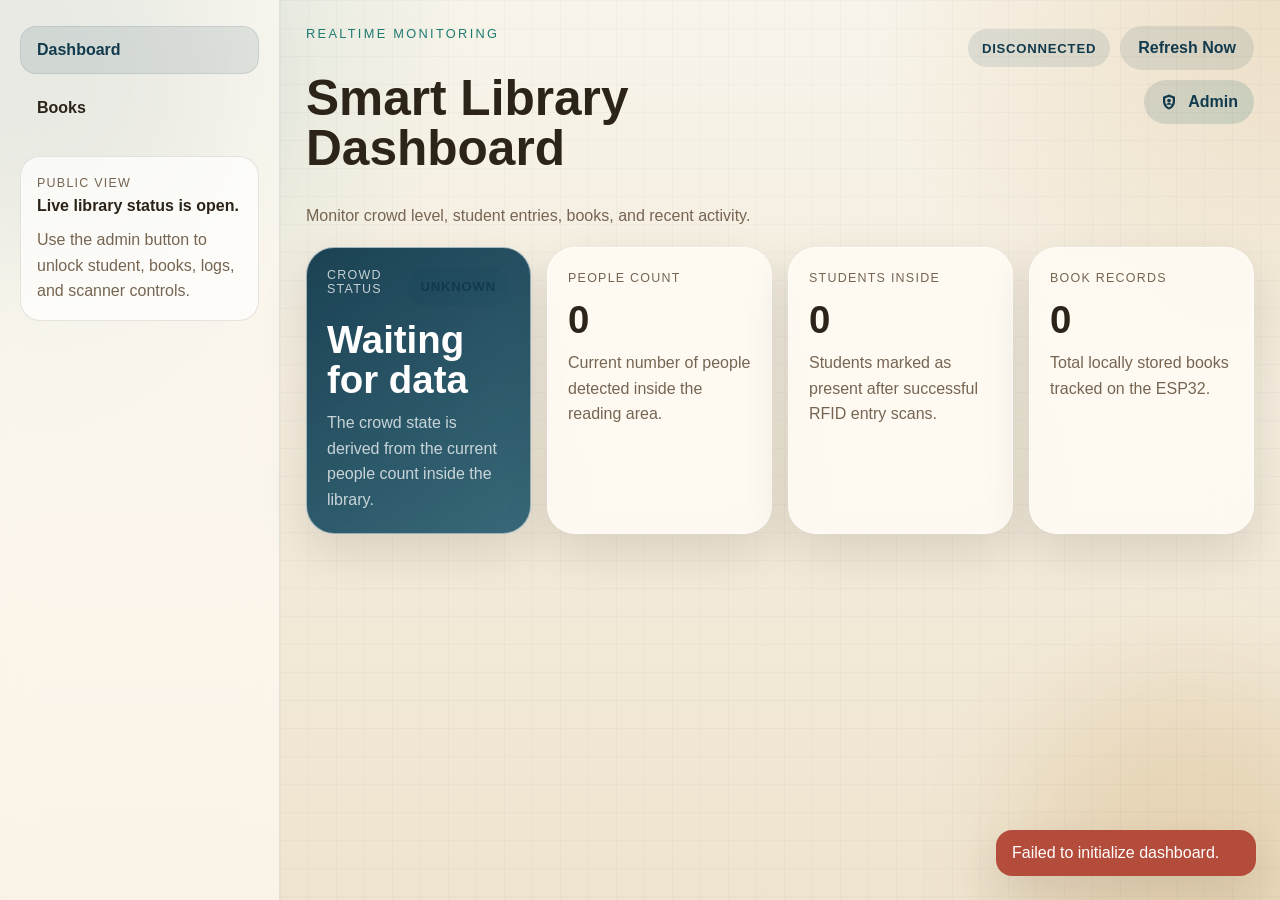
==== smart_library.html @ fd46dce0 "First Commit" ====
<!DOCTYPE html>
<html lang="en">
<head>
  <meta charset="UTF-8">
  <meta name="viewport" content="width=device-width, initial-scale=1.0, maximum-scale=1.0, user-scalable=yes">
  <title>Smart Library Dashboard</title>
  <link rel="stylesheet" href="smart_library.css">
</head>
<body>
  <div class="background-glow background-glow-left"></div>
  <div class="background-glow background-glow-right"></div>

  <div id="appShell" class="shell">
    <aside class="sidebar">
      <div class="brand-block" style="display: none;">
        <p class="eyebrow">Embedded Admin</p>
        <h2>Library Node</h2>
        <p class="brand-copy">ESP32 access point, local server, and local storage in one device.</p>
      </div>
      <nav class="sidebar-nav" aria-label="Primary">
        <button class="nav-link active" data-view="dashboardView" type="button">Dashboard</button>
        <button class="nav-link admin-only" data-view="studentsView" type="button">Students</button>
        <button class="nav-link" data-view="booksView" type="button">Books</button>
        <button class="nav-link admin-only" data-view="logsView" type="button">Logs</button>
        <button class="nav-link admin-only" data-view="actionsView" type="button">Actions</button>
      </nav>

      <div id="publicNotice" class="sidebar-card public-notice">
        <span class="meta-label">Public View</span>
        <strong>Live library status is open.</strong>
        <p class="brand-copy">Use the admin button to unlock student, books, logs, and scanner controls.</p>
      </div>

      <div class="sidebar-footer admin-only">
        <div class="sidebar-card">
          <span class="meta-label">Access Point</span>
          <strong id="apNameLabel">Library-ESP32</strong>
        </div>
        <div class="sidebar-card">
          <span class="meta-label">Local Address</span>
          <strong id="ipAddressLabel">192.168.4.1</strong>
        </div>
      </div>
    </aside>

    <div class="content-shell">
      <header class="topbar">
        <div>
          <p class="eyebrow">Realtime Monitoring</p>
          <h1>Smart Library Dashboard</h1>
          <p class="topbar-copy">Monitor crowd level, student entries, books, and recent activity.</p>
        </div>

        <div class="topbar-actions">
          <span id="connectionBadge" class="status-chip status-neutral">Disconnected</span>
          <button id="refreshButton" class="secondary-button" type="button">Refresh Now</button>
          <button id="adminLoginButton" class="admin-button" type="button" aria-label="Admin login">
            <svg viewBox="0 0 24 24" aria-hidden="true" focusable="false">
              <path d="M12 2 4 5v6c0 5 3.4 9.7 8 11 4.6-1.3 8-6 8-11V5l-8-3Zm0 3.2 5 1.9v3.9c0 3.7-2.2 7.1-5 8.4-2.8-1.3-5-4.7-5-8.4V7.1l5-1.9Zm0 2.3a2.5 2.5 0 1 0 0 5 2.5 2.5 0 0 0 0-5Zm-4 8.3c1.1-1.8 2.6-2.8 4-2.8s2.9 1 4 2.8H8Z"></path>
            </svg>
            <span>Admin</span>
          </button>
          <div id="adminProfile" class="admin-profile hidden" aria-label="Administrator">
            <span class="admin-avatar">👤</span>
            <span class="admin-label">Admin</span>
          </div>
          <button id="logoutButton" class="ghost-button hidden" type="button">Logout</button>
        </div>
      </header>

      <main class="main-content">
        <section id="dashboardView" class="view active">
          <div class="card-grid">
            <article class="info-card crowd-card">
              <div class="card-head">
                <span class="meta-label">Crowd Status</span>
                <span id="crowdBadge" class="status-chip status-neutral">Unknown</span>
              </div>
              <h3 id="crowdValue">Waiting for data</h3>
              <p class="card-copy">The crowd state is derived from the current people count inside the library.</p>
            </article>

            <article class="info-card">
              <span class="meta-label">People Count</span>
              <h3 id="peopleCountValue">0</h3>
              <p class="card-copy">Current number of people detected inside the reading area.</p>
            </article>

            <article class="info-card">
              <span class="meta-label">Students Inside</span>
              <h3 id="studentsInsideValue">0</h3>
              <p class="card-copy">Students marked as present after successful RFID entry scans.</p>
            </article>

            <article class="info-card">
              <span class="meta-label">Book Records</span>
              <h3 id="booksTotalValue">0</h3>
              <p class="card-copy">Total locally stored books tracked on the ESP32.</p>
            </article>
          </div>

          <div class="dashboard-grid">
            <article id="esp32StatusPanel" class="panel admin-only">
              <div class="panel-head">
                <div>
                  <span class="meta-label">System Health</span>
                  <h2>ESP32 Status</h2>
                </div>
                <span id="lastSyncLabel" class="subtle-text">Never synced</span>
              </div>

              <div class="health-grid">
                <div class="health-item">
                  <span class="meta-label">Free Heap</span>
                  <strong id="heapValue">0 B</strong>
                </div>
                <div class="health-item">
                  <span class="meta-label">Storage Used</span>
                  <strong id="storageValue">0%</strong>
                </div>
                <div class="health-item">
                  <span class="meta-label">Server State</span>
                  <strong id="serverStateValue">Idle</strong>
                </div>
                <div class="health-item">
                  <span class="meta-label">Uptime</span>
                  <strong id="uptimeValue">0s</strong>
                </div>
              </div>
            </article>

            <article class="panel admin-only">
              <div class="panel-head">
                <div>
                  <span class="meta-label">Recent Activity</span>
                  <h2>Live Feed</h2>
                </div>
              </div>
              <ul id="activityFeed" class="activity-feed"></ul>
            </article>
          </div>
        </section>

        <section id="studentsView" class="view">
          <article class="panel">
            <div class="panel-head">
              <div>
                <span class="meta-label">RFID Attendance</span>
                <h2>Students</h2>
              </div>
              <span id="studentTableMeta" class="subtle-text">0 records</span>
            </div>

            <div class="table-shell">
              <table>
                <thead>
                  <tr>
                    <th>ID</th>
                    <th>Name</th>
                    <th>Status</th>
                    <th>Entry Time</th>
                    <th>Exit Time</th>
                    <th class="admin-only">Actions</th>
                  </tr>
                </thead>
                <tbody id="studentsTableBody"></tbody>
              </table>
            </div>
          </article>
        </section>

        <!-- Books View – Bookshelf layout -->
        <section id="booksView" class="view">
          <article class="panel bookshelf-panel">
            <div class="panel-head">
              <div>
                <span class="meta-label">Barcode Inventory</span>
                <h2>Books</h2>
              </div>
              <div class="panel-actions">
                <!-- Admin camera trigger -->
                <button id="cameraAddBookBtn" class="camera-trigger admin-only" type="button" title="Add book via camera">
                  <svg viewBox="0 0 24 24" width="20" height="20" fill="currentColor">
                    <path d="M4 4h3l2-2h6l2 2h3a2 2 0 0 1 2 2v12a2 2 0 0 1-2 2H4a2 2 0 0 1-2-2V6a2 2 0 0 1 2-2zm8 3a5 5 0 1 0 0 10 5 5 0 0 0 0-10zm0 2a3 3 0 1 1 0 6 3 3 0 0 1 0-6z"/>
                  </svg>
                  <span>Scan Book</span>
                </button>
                <!-- Public borrow button (visible to non-admin) -->
                <button id="publicBorrowBtn" class="borrow-trigger public-only" type="button">
                  <span>📖 Borrow a Book</span>
                </button>
                <span id="bookShelfMeta" class="subtle-text">0 books</span>
              </div>
            </div>
                        <!-- Bookshelf container (dynamic) -->
            <div id="bookshelfContainer" class="bookshelf-container">
              <!-- Shelves will be rendered here by JavaScript -->
              <div class="empty-state">Loading bookshelf...</div>
            </div>
          </article>
        </section>

        <section id="logsView" class="view">
          <article class="panel">
            <div class="panel-head">
              <div>
                <span class="meta-label">Local Event History</span>
                <h2>Logs</h2>
              </div>
              <span id="logsTableMeta" class="subtle-text">0 events</span>
            </div>

            <div class="table-shell">
              <table>
                <thead>
                  <tr>
                    <th>Time</th>
                    <th>Type</th>
                    <th>Message</th>
                  </tr>
                </thead>
                <tbody id="logsTableBody"></tbody>
              </table>
            </div>
          </article>
        </section>

        <section id="actionsView" class="view">
          <div class="action-grid">
            <article class="panel">
              <div class="panel-head">
                <div>
                  <span class="meta-label">Manual Test Tool</span>
                  <h2>RFID Transaction</h2>
                </div>
              </div>

              <form id="rfidForm" class="action-form" novalidate>
                <label class="field">
                  <span>Student ID</span>
                  <input id="rfidIdInput" name="studentId" type="text" placeholder="Example: STU-1001" required>
                </label>

                <label class="field">
                  <span>Student Name</span>
                  <input id="rfidNameInput" name="studentName" type="text" placeholder="Example: Sara Hassan">
                </label>

                <label class="field">
                  <span>Action</span>
                  <select id="rfidActionInput" name="rfidAction">
                    <option value="toggle">Toggle Entry / Exit</option>
                    <option value="entry">Force Entry</option>
                    <option value="exit">Force Exit</option>
                  </select>
                </label>

                <button id="rfidSubmitButton" type="submit" class="primary-button">Send RFID Scan</button>
                <p class="form-help">Posts JSON to <code>/rfid</code> and refreshes the local tables after success.</p>
              </form>
            </article>

            <article class="panel">
              <div class="panel-head">
                <div>
                  <span class="meta-label">Manual Test Tool</span>
                  <h2>Barcode Transaction</h2>
                </div>
              </div>

              <form id="barcodeForm" class="action-form" novalidate>
                <label class="field">
                  <span>Book Code</span>
                  <input id="barcodeCodeInput" name="bookCode" type="text" placeholder="Example: BK-2001" required>
                </label>

                <label class="field">
                  <span>Book Title</span>
                  <input id="barcodeTitleInput" name="bookTitle" type="text" placeholder="Example: Embedded Systems Basics">
                </label>

                <label class="field">
                  <span>Author</span>
                  <input id="barcodeAuthorInput" name="bookAuthor" type="text" placeholder="Example: A. Naguib">
                </label>

                <label class="field">
                  <span>Action</span>
                  <select id="barcodeActionInput" name="barcodeAction">
                    <option value="lookup">Check Status</option>
                    <option value="add">Add Book</option>
                    <option value="borrow">Borrow Book</option>
                    <option value="return">Return Book</option>
                  </select>
                </label>

                <label class="field">
                  <span>Holder Student ID</span>
                  <input id="barcodeHolderInput" name="holderId" type="text" placeholder="Optional for borrow / return">
                </label>

                <button id="barcodeSubmitButton" type="submit" class="primary-button">Send Barcode Scan</button>
                <p class="form-help">Posts JSON to <code>/barcode</code> for lookup, add, borrow, or return operations.</p>
              </form>
            </article>
          </div>
        </section>
      </main>
    </div>
  </div>

  <!-- Login Modal -->
  <div id="loginModal" class="modal hidden" role="dialog" aria-modal="true" aria-labelledby="loginModalTitle">
    <div class="modal-backdrop" data-close-modal="true"></div>
    <div class="modal-card">
      <button id="closeLoginModalButton" class="modal-close" type="button" aria-label="Close admin login">X</button>

      <div class="login-copy modal-copy">
        <p class="eyebrow">Admin Access</p>
        <h2 id="loginModalTitle">Unlock Dashboard Controls</h2>
        <p class="login-text">
          Public users can view the library status. Admin login unlocks student records, books, logs, and scan actions.
        </p>
        <div class="login-meta">
          <div class="meta-item">
            <span class="meta-label">Default Username</span>
            <strong>admin</strong>
          </div>
          <div class="meta-item">
            <span class="meta-label">Default Password</span>
            <strong>library123</strong>
          </div>
        </div>
      </div>

      <form id="loginForm" class="login-form modal-form" novalidate>
        <label class="field">
          <span>Username</span>
          <input id="usernameInput" name="username" type="text" placeholder="Enter admin username" autocomplete="username" required>
        </label>

        <label class="field">
          <span>Password</span>
          <input id="passwordInput" name="password" type="password" placeholder="Enter password" autocomplete="current-password" required>
        </label>

        <button type="submit" class="primary-button">Unlock Dashboard</button>
        <p id="loginError" class="form-error" aria-live="polite"></p>
      </form>
    </div>
  </div>

  <!-- Book Tooltip (for shelf hover) -->
  <div id="bookTooltip" class="book-tooltip hidden"></div>

  <!-- Book Detail Card (enlarged view) -->
  <div id="bookCard" class="book-card hidden">
    <div class="book-card-inner">
      <button class="book-card-close" id="closeBookCardBtn" type="button">✕</button>
      <div class="book-card-cover" id="bookCardCover">
        <span class="book-card-title" id="bookCardTitle"></span>
      </div>
      <div class="book-card-body">
        <div class="book-card-status" id="bookCardStatus"></div>
        <div class="book-card-author" id="bookCardAuthor"></div>
        <div class="book-card-borrower" id="bookCardBorrower"></div>
      </div>
    </div>
  </div>

  <!-- Camera Capture Modal -->
  <div id="cameraModal" class="modal hidden" role="dialog" aria-modal="true" aria-labelledby="cameraModalTitle">
    <div class="modal-backdrop" data-close-modal="true"></div>
    <div class="modal-card camera-modal-card">
      <button class="modal-close" id="closeCameraModalBtn" type="button">✕</button>
      <div class="camera-modal-content">
        <h3 id="cameraModalTitle">Add New Book</h3>
        
        <div id="step1Barcode">
          <p class="camera-hint">Step 1: Scan the book's barcode (Mandatory)</p>
          <div id="admin-qr-reader" style="width:100%; border-radius: 12px; overflow: hidden; border: 1px solid var(--line);"></div>
        </div>

        <div id="step2Cover" class="hidden">
          <p class="camera-hint" style="color: var(--green); font-weight: bold;">✅ Barcode Scanned! Now, capture the cover.</p>
          <div class="camera-preview">
            <video id="cameraVideo" autoplay playsinline></video>
            <canvas id="cameraCanvas" class="hidden"></canvas>
          </div>
          <div class="camera-controls">
            <button id="capturePhotoBtn" class="primary-button" type="button">Capture Cover</button>
            <button id="retakePhotoBtn" class="secondary-button hidden" type="button">Retake</button>
          </div>
        </div>

        <form id="cameraBookForm" class="action-form hidden" novalidate style="margin-top: 16px;">
          <label class="field">
            <span>Book Code (Auto-filled)</span>
            <input id="cameraBookCode" type="text" readonly required style="background: var(--line); cursor: not-allowed;">
          </label>
          <label class="field">
            <span>Title</span>
            <input id="cameraBookTitle" type="text" placeholder="Example: Embedded Systems" required>
          </label>
          <label class="field">
            <span>Author</span>
            <input id="cameraBookAuthor" type="text" placeholder="Author name">
          </label>
          <input type="hidden" id="cameraImageData">
          <button type="submit" class="primary-button" style="width: 100%;">Save to ESP32 & SD Card</button>
        </form>
      </div>
    </div>
  </div>

  <!-- Edit Student Modal -->
  <div id="editStudentModal" class="modal hidden" role="dialog" aria-modal="true" aria-labelledby="editStudentModalTitle">
    <div class="modal-backdrop" data-close-modal="true"></div>
    <div class="modal-card small-modal">
      <button class="modal-close" id="closeEditStudentModalBtn" type="button">✕</button>
      <h3 id="editStudentModalTitle">Edit Student Name</h3>
      <form id="editStudentForm" class="modal-form" novalidate>
        <input type="hidden" id="editStudentId">
        <label class="field">
          <span>Full Name</span>
          <input id="editStudentName" type="text" placeholder="Student name" required>
        </label>
        <button type="submit" class="primary-button">Save Changes</button>
        <p id="editStudentError" class="form-error"></p>
      </form>
    </div>
  </div>

  <!-- Delete Confirmation Modal -->
  <div id="deleteConfirmModal" class="modal hidden" role="dialog" aria-modal="true">
    <div class="modal-backdrop" data-close-modal="true"></div>
    <div class="modal-card small-modal confirm-modal">
      <h3>Confirm Deletion</h3>
      <p id="deleteConfirmMessage">Are you sure you want to remove this student?</p>
      <div class="modal-actions">
        <button id="confirmDeleteBtn" class="danger-button">Delete</button>
        <button class="secondary-button" data-close-modal="true">Cancel</button>
      </div>
    </div>
  </div>

  <!-- Student Borrow Flow Modal -->
  <div id="borrowFlowModal" class="modal hidden" role="dialog" aria-modal="true" aria-labelledby="borrowFlowTitle">
    <div class="modal-backdrop" data-close-modal="true"></div>
    <div class="modal-card small-modal borrow-modal">
      <button class="modal-close" id="closeBorrowModalBtn" type="button">✕</button>
      <h3 id="borrowFlowTitle">Borrow a Book</h3>
      <div id="borrowStep1" class="borrow-step">
        <p class="step-hint">Step 1: Enter book code or scan barcode</p>
        
        <button id="startScannerBtn" class="secondary-button" type="button" style="width: 100%; margin-bottom: 16px; display: flex; justify-content: center; align-items: center; gap: 8px;">
          <svg width="20" height="20" viewBox="0 0 24 24" fill="none" stroke="currentColor" stroke-width="2" stroke-linecap="round" stroke-linejoin="round">
            <path d="M3 7V5a2 2 0 0 1 2-2h2"></path><path d="M17 3h2a2 2 0 0 1 2 2v2"></path><path d="M21 17v2a2 2 0 0 1-2 2h-2"></path><path d="M7 21H5a2 2 0 0 1-2-2v-2"></path>
            <line x1="7" y1="12" x2="17" y2="12"></line>
          </svg>
          Open Camera to Scan
        </button>

        <div id="qr-reader" class="hidden" style="width:100%; margin-bottom: 16px; border-radius: 12px; overflow: hidden; border: 1px solid var(--line);"></div>
        
        <label class="field">
          <span>Book Code</span>
          <input id="borrowBookCode" type="text" placeholder="Example: BK-01" required>
        </label>
        <div style="display: flex; gap: 8px; margin-top: 12px;">
          <button id="nextToStep2" class="primary-button" type="button" style="flex: 1;">Next: Scan RFID</button>
          <button id="nextToNationalId" class="secondary-button" type="button" style="flex: 1;">Use National ID</button>
        </div>
      </div>
      <div id="borrowStep2" class="borrow-step hidden">
        <p class="step-hint">Step 2: Scan your student RFID card</p>
        <label class="field">
          <span>Student ID</span>
          <input id="borrowStudentId" type="text" placeholder="Scan or enter student ID" required>
        </label>
        <div class="step-actions">
          <button id="backToStep1" class="secondary-button">Back</button>
          <button id="confirmBorrow" class="primary-button">Confirm Borrow</button>
        </div>
      </div>
      <div id="borrowStep3" class="borrow-step hidden">
        <div class="borrow-success">
          <span class="success-icon">✅</span>
          <p class="success-message">Borrow successful!</p>
          <p id="borrowResultDetails" class="result-details"></p>
          <button id="closeBorrowSuccess" class="primary-button">Done</button>
        </div>
      </div>
      <p id="borrowError" class="form-error"></p>
    </div>
  </div>

  <div id="toast" class="toast" role="status" aria-live="polite"></div>

  <script src="/html5-qrcode.min.js"></script>
  <script src="smart_library.js"></script>
</body>
</html>
---- smart_library.css ----
:root {
  --bg: #f4efe4;
  --bg-deep: #e7dcc7;
  --surface: rgba(255, 252, 245, 0.86);
  --surface-strong: #fffdf8;
  --line: rgba(58, 45, 31, 0.12);
  --text: #2c2319;
  --muted: #766552;
  --navy: #113a4d;
  --teal: #1f7a72;
  --amber: #b67416;
  --red: #b14334;
  --green: #2d6f4a;
  --shadow: 0 18px 45px rgba(32, 25, 17, 0.12);
  --radius-xl: 28px;
  --radius-lg: 20px;
  --radius-md: 14px;
  --radius-sm: 10px;
  --sidebar-width: 280px;
  --font-ui: "Trebuchet MS", "Segoe UI", sans-serif;
  --font-heading: Georgia, "Times New Roman", serif;
}

*,
*::before,
*::after {
  box-sizing: border-box;
}

html {
  scroll-behavior: smooth;
}

body {
  margin: 0;
  min-height: 100vh;
  font-family: var(--font-ui);
  color: var(--text);
  background:
    radial-gradient(circle at top left, rgba(31, 122, 114, 0.18), transparent 30%),
    radial-gradient(circle at top right, rgba(182, 116, 22, 0.16), transparent 26%),
    linear-gradient(180deg, #f8f4ea 0%, #efe4cf 100%);
  overflow-x: hidden;
}

body.modal-open {
  overflow: hidden;
  overflow-y: auto;
}

img,
svg,
canvas {
  max-width: 100%;
}

body::before {
  content: "";
  position: fixed;
  inset: 0;
  background-image:
    linear-gradient(rgba(17, 58, 77, 0.028) 1px, transparent 1px),
    linear-gradient(90deg, rgba(17, 58, 77, 0.028) 1px, transparent 1px);
  background-size: 28px 28px;
  pointer-events: none;
  z-index: 0;
}

button,
input,
select {
  font: inherit;
}

button {
  cursor: pointer;
  /* Improve touch targets */
  min-height: 44px;
  min-width: 44px;
}

.background-glow {
  position: fixed;
  width: 340px;
  height: 340px;
  border-radius: 999px;
  filter: blur(56px);
  opacity: 0.36;
  pointer-events: none;
  z-index: 0;
}

.background-glow-left {
  top: -80px;
  left: -120px;
  background: rgba(17, 58, 77, 0.42);
}

.background-glow-right {
  right: -80px;
  bottom: -120px;
  background: rgba(182, 116, 22, 0.38);
}

.hidden {
  display: none !important;
}

/* Conditional visibility classes */
body:not(.authenticated) .admin-only {
  display: none;
}

body.authenticated .public-only {
  display: none;
}

body:not(.authenticated) .dashboard-grid {
  grid-template-columns: 1fr;
}

body.authenticated .public-notice {
  display: none;
}

.eyebrow {
  margin: 0 0 8px;
  font-size: 0.8rem;
  letter-spacing: 0.18em;
  text-transform: uppercase;
  color: var(--teal);
}

.meta-label {
  font-size: 0.78rem;
  letter-spacing: 0.1em;
  text-transform: uppercase;
  color: var(--muted);
}

.subtle-text {
  color: var(--muted);
  font-size: 0.92rem;
}

/* ===== Layout ===== */
.shell {
  position: relative;
  z-index: 1;
  display: grid;
  grid-template-columns: var(--sidebar-width) 1fr;
  min-height: 100vh;
}

.sidebar {
  display: flex;
  flex-direction: column;
  gap: 24px;
  padding: 26px 20px;
  border-right: 1px solid rgba(17, 58, 77, 0.1);
  background: rgba(255, 251, 243, 0.68);
  backdrop-filter: blur(16px);
}

.brand-block {
  padding: 18px;
  border-radius: var(--radius-xl);
  background: linear-gradient(180deg, rgba(255, 255, 255, 0.84), rgba(246, 239, 226, 0.92));
  border: 1px solid var(--line);
}

.brand-copy {
  margin: 12px 0 0;
  color: var(--muted);
  line-height: 1.6;
}

.sidebar-nav {
  display: grid;
  gap: 10px;
}

.nav-link {
  display: flex;
  align-items: center;
  justify-content: flex-start;
  padding: 14px 16px;
  border: 1px solid transparent;
  border-radius: 16px;
  background: transparent;
  color: var(--text);
  font-weight: 700;
  transition: background 0.2s ease, border-color 0.2s ease;
}

.nav-link.active {
  background: rgba(17, 58, 77, 0.1);
  border-color: rgba(17, 58, 77, 0.1);
  color: var(--navy);
}

.sidebar-footer {
  display: grid;
  gap: 12px;
  margin-top: auto;
}

.sidebar-card {
  padding: 16px;
  border-radius: var(--radius-lg);
  background: rgba(255, 255, 255, 0.7);
  border: 1px solid var(--line);
}

.sidebar-card strong {
  display: block;
  margin-top: 6px;
}

.public-notice p {
  margin-bottom: 0;
}

.content-shell {
  padding: 26px;
  min-width: 0;
}

.topbar {
  display: flex;
  align-items: flex-start;
  justify-content: space-between;
  gap: 18px;
  margin-bottom: 22px;
}

.topbar h1 {
  font-size: clamp(2rem, 4vw, 3.1rem);
  line-height: 1;
}

.topbar-copy {
  margin: 10px 0 0;
  color: var(--muted);
}

.topbar-actions {
  display: flex;
  flex-wrap: wrap;
  gap: 10px;
  align-items: center;
  justify-content: flex-end;
}

.main-content {
  display: grid;
  gap: 18px;
  min-width: 0;
}

.view {
  display: none;
}

.view.active {
  display: block;
  animation: fadeUp 0.35s ease;
}

@keyframes fadeUp {
  from { opacity: 0; transform: translateY(10px); }
  to { opacity: 1; transform: translateY(0); }
}

.card-grid {
  display: grid;
  grid-template-columns: repeat(auto-fit, minmax(220px, 1fr));
  gap: 16px;
  margin-bottom: 18px;
}

.info-card,
.panel {
  border-radius: var(--radius-xl);
  background: var(--surface);
  border: 1px solid rgba(255, 255, 255, 0.55);
  box-shadow: var(--shadow);
  backdrop-filter: blur(16px);
}

.info-card {
  padding: 20px;
}

.card-head,
.panel-head {
  display: flex;
  align-items: flex-start;
  justify-content: space-between;
  gap: 12px;
}

.info-card h3 {
  margin: 14px 0 10px;
  font-size: clamp(1.5rem, 3vw, 2.5rem);
  line-height: 1.05;
}

.card-copy {
  margin: 0;
  color: var(--muted);
  line-height: 1.6;
}

.crowd-card {
  background: linear-gradient(145deg, rgba(17, 58, 77, 0.96), rgba(30, 86, 106, 0.88));
  color: #fff;
}

.crowd-card .meta-label,
.crowd-card .card-copy {
  color: rgba(255, 255, 255, 0.74);
}

.dashboard-grid,
.action-grid {
  display: grid;
  grid-template-columns: 1.1fr 0.9fr;
  gap: 18px;
}

.panel {
  padding: 22px;
}

.health-grid {
  display: grid;
  grid-template-columns: repeat(auto-fit, minmax(160px, 1fr));
  gap: 14px;
  margin-top: 20px;
}

.health-item {
  padding: 16px;
  border-radius: 18px;
  background: rgba(255, 255, 255, 0.62);
  border: 1px solid var(--line);
}

.health-item strong {
  display: block;
  margin-top: 10px;
  font-size: 1.18rem;
}

.activity-feed {
  list-style: none;
  margin: 18px 0 0;
  padding: 0;
  display: grid;
  gap: 12px;
}

.activity-feed li {
  padding: 14px 16px;
  border-radius: 18px;
  background: rgba(255, 255, 255, 0.62);
  border: 1px solid var(--line);
}

.activity-title {
  display: flex;
  align-items: center;
  justify-content: space-between;
  gap: 10px;
  margin-bottom: 8px;
  font-weight: 700;
}

.activity-message {
  margin: 0;
  color: var(--muted);
  line-height: 1.55;
}

.table-shell {
  overflow: auto;
  margin-top: 18px;
  border-radius: 18px;
  border: 1px solid var(--line);
  background: rgba(255, 255, 255, 0.6);
  min-width: 0;
}

table {
  width: 100%;
  border-collapse: collapse;
  min-width: 720px;
}

thead th {
  position: sticky;
  top: 0;
  background: rgba(244, 239, 228, 0.92);
  color: var(--navy);
  z-index: 1;
}

th,
td {
  padding: 14px 16px;
  border-bottom: 1px solid var(--line);
  text-align: left;
  vertical-align: top;
}

tbody tr:hover {
  background: rgba(17, 58, 77, 0.03);
}

.pill {
  display: inline-flex;
  align-items: center;
  justify-content: center;
  min-width: 96px;
  padding: 8px 12px;
  border-radius: 999px;
  font-size: 0.82rem;
  font-weight: 700;
  text-transform: uppercase;
  letter-spacing: 0.06em;
}

.status-chip {
  display: inline-flex;
  align-items: center;
  justify-content: center;
  min-height: 38px;
  padding: 8px 14px;
  border-radius: 999px;
  font-size: 0.82rem;
  font-weight: 700;
  letter-spacing: 0.06em;
  text-transform: uppercase;
}

.status-empty { background: rgba(45, 111, 74, 0.14); color: var(--green); }
.status-moderate { background: rgba(182, 116, 22, 0.14); color: var(--amber); }
.status-crowded { background: rgba(177, 67, 52, 0.14); color: var(--red); }
.status-inside, .status-available, .status-success { background: rgba(45, 111, 74, 0.14); color: var(--green); }
.status-outside, .status-borrowed, .status-warning { background: rgba(182, 116, 22, 0.14); color: var(--amber); }
.status-error, .status-overdue { background: rgba(177, 67, 52, 0.14); color: var(--red); }
.status-neutral { background: rgba(17, 58, 77, 0.1); color: var(--navy); }

.empty-state {
  padding: 24px;
  color: var(--muted);
  text-align: center;
}

/* ===== Admin Profile ===== */
.admin-profile {
  display: flex;
  align-items: center;
  gap: 8px;
  padding: 6px 14px 6px 10px;
  border-radius: 999px;
  background: rgba(17, 58, 77, 0.08);
  border: 1px solid var(--line);
}

.admin-avatar {
  font-size: 1.4rem;
  line-height: 1;
}

.admin-label {
  font-weight: 700;
  font-size: 0.9rem;
  color: var(--navy);
}

/* ===== Student Actions ===== */
.student-actions {
  display: flex;
  gap: 8px;
}

.icon-btn {
  background: none;
  border: 1px solid var(--line);
  border-radius: 8px;
  width: 32px;
  height: 32px;
  display: inline-flex;
  align-items: center;
  justify-content: center;
  color: var(--muted);
  transition: all 0.2s;
  padding: 0;
}

.icon-btn:hover {
  background: var(--surface-strong);
  border-color: var(--navy);
  color: var(--navy);
  transform: translateY(-1px);
}

.icon-btn.danger:hover {
  border-color: var(--red);
  color: var(--red);
}

/* ===== Bookshelf ===== */
.bookshelf-panel .panel-actions {
  display: flex;
  align-items: center;
  gap: 16px;
  flex-wrap: wrap;
}

.camera-trigger,
.borrow-trigger {
  display: flex;
  align-items: center;
  gap: 8px;
  padding: 8px 16px;
  border-radius: 999px;
  background: linear-gradient(135deg, var(--navy), #1c596d);
  color: #fff;
  border: none;
  font-weight: 600;
  transition: all 0.2s;
  min-height: 44px;
}

.borrow-trigger {
  background: linear-gradient(135deg, var(--teal), #2a9d8f);
}

.camera-trigger:hover,
.borrow-trigger:hover {
  transform: translateY(-2px);
  box-shadow: 0 8px 20px rgba(17, 58, 77, 0.3);
}

.bookshelf-container {
  margin-top: 20px;
}

.shelf-row {
  margin-bottom: 32px;
}

.shelf-label {
  font-family: var(--font-ui);
  font-size: 0.75rem;
  letter-spacing: 0.1em;
  text-transform: uppercase;
  color: var(--muted);
  margin-bottom: 8px;
  padding-left: 4px;
}

.shelf-scene {
  perspective: 900px;
  perspective-origin: 50% 120%;
}

.shelf-books {
  display: flex;
  gap: 6px;
  flex-wrap: nowrap;
  /* إضافة السطر التالي لتوسيط الكتب في الرف */
  justify-content: center;
  overflow-x: auto;
  padding: 1.2rem 1.2rem 0.4rem;
  background: rgba(0, 0, 0, 0.05);
  border-radius: 8px 8px 0 0;
  border: 1px solid var(--line);
  border-bottom: none;
  transform: rotateX(8deg);
  transform-origin: bottom center;
  transform-style: preserve-3d;
  scrollbar-width: none;
  min-height: 140px;
}

.shelf-books::-webkit-scrollbar {
  display: none;
}

.shelf-plank {
  height: 14px;
  background: linear-gradient(180deg, #a07040 0%, #7a5020 60%, #4a3010 100%);
  border-radius: 0 0 6px 6px;
  border: 1px solid rgba(0, 0, 0, 0.3);
  border-top: 2px solid #c8a070;
  box-shadow: 0 6px 12px rgba(0, 0, 0, 0.2);
}

/* Book spine */
.book {
  width: 46px;
  min-width: 46px;
  height: 120px;
  border-radius: 2px 6px 6px 2px;
  cursor: pointer;
  transition: transform 0.25s cubic-bezier(0.4, 0, 0.2, 1), box-shadow 0.25s;
  position: relative;
  display: flex;
  align-items: center;
  justify-content: center;
  border-left: 4px solid rgba(255, 255, 255, 0.15);
  flex-shrink: 0;
  box-shadow: 2px 4px 8px rgba(0, 0, 0, 0.2);
}

.book:hover {
  transform: translateY(-12px) scale(1.04);
  box-shadow: 0 12px 24px rgba(0, 0, 0, 0.3);
  z-index: 2;
}

.book.grabbed {
  transform: translateY(-36px) scale(1.2) rotate(-3deg) !important;
  box-shadow: 0 24px 48px rgba(0, 0, 0, 0.4), 0 0 0 3px var(--accent, var(--teal));
  z-index: 10;
  cursor: grabbing;
}

/* ... الأكواد السابقة الخاصة بـ .book ... */

.book.borrowed {
  opacity: 0.5;
  filter: grayscale(0.8);
  cursor: not-allowed;
  border: 2px dashed var(--red); /* إطار أحمر متقطع للفت الانتباه */
}

/* إضافة ملصق كلمة "مستعار" فوق الكتاب */
.borrowed-label {
  position: absolute;
  top: 50%;
  left: 50%;
  transform: translate(-50%, -50%) rotate(-90deg); /* تدوير النص ليتناسب مع الكتاب الرأسي */
  background: var(--red);
  color: white;
  padding: 4px 8px;
  font-size: 0.65rem;
  font-weight: bold;
  border-radius: 4px;
  pointer-events: none; /* لكي لا يعيق الضغط على الكتاب */
  text-transform: uppercase;
  letter-spacing: 0.1em;
  box-shadow: 0 2px 4px rgba(0,0,0,0.4);
}

/* ... باقي أكواد CSS مثل .book-spine ... */

.book-spine {
  writing-mode: vertical-lr;
  text-orientation: mixed;
  transform: rotate(180deg);
  font-size: 0.55rem;
  font-weight: 600;
  color: rgba(255, 255, 255, 0.95);
  line-height: 1.3;
  padding: 4px 0;
  max-height: 100px;
  overflow: hidden;
  text-overflow: ellipsis;
  white-space: nowrap;
  letter-spacing: 0.02em;
  pointer-events: none;
  text-shadow: 0 1px 2px rgba(0, 0, 0, 0.3);
}

/* ===== Book Tooltip ===== */
.book-tooltip {
  position: fixed;
  background: var(--surface-strong);
  border: 1px solid var(--line);
  border-radius: 12px;
  padding: 14px 18px;
  min-width: 200px;
  max-width: 280px;
  z-index: 200;
  pointer-events: none;
  box-shadow: var(--shadow);
  backdrop-filter: blur(8px);
}

.book-tooltip.show {
  display: block;
}

.tt-title {
  font-family: var(--font-heading);
  font-size: 1rem;
  font-weight: 700;
  margin-bottom: 6px;
  line-height: 1.3;
}

.tt-status {
  font-size: 0.8rem;
  display: flex;
  align-items: center;
  gap: 6px;
  font-weight: 600;
}

.tt-status.available { color: var(--green); }
.tt-status.borrowed { color: var(--amber); }

.tt-borrower {
  font-size: 0.8rem;
  color: var(--muted);
  margin-top: 6px;
}

/* ===== Book Card (enlarged) ===== */
.book-card {
  position: fixed;
  z-index: 300;
  pointer-events: none;
  animation: bookPop 0.25s ease-out;
}

.book-card.show {
  pointer-events: auto;
}

@keyframes bookPop {
  from { opacity: 0; transform: scale(0.7) rotate(-4deg); }
  to { opacity: 1; transform: scale(1) rotate(0deg); }
}

.book-card-inner {
  width: 180px;
  background: var(--surface-strong);
  border: 1px solid var(--line);
  border-radius: 14px;
  overflow: hidden;
  box-shadow: var(--shadow);
  backdrop-filter: blur(12px);
}

.book-card-cover {
  height: 200px;
  display: flex;
  align-items: center;
  justify-content: center;
  padding: 1rem;
  position: relative;
  background-size: cover;
}

.book-card-title {
  font-family: var(--font-heading);
  font-size: 0.9rem;
  font-weight: 700;
  text-align: center;
  color: #fff;
  text-shadow: 0 2px 6px rgba(0, 0, 0, 0.5);
  line-height: 1.3;
}

.book-card-close {
  position: absolute;
  top: 8px;
  right: 8px;
  width: 26px;
  height: 26px;
  border-radius: 50%;
  background: rgba(0, 0, 0, 0.5);
  border: none;
  color: #fff;
  font-size: 0.9rem;
  cursor: pointer;
  display: flex;
  align-items: center;
  justify-content: center;
}

.book-card-body {
  padding: 14px 16px;
  border-top: 1px solid var(--line);
}

.book-card-status {
  font-weight: 700;
  font-size: 0.8rem;
  display: flex;
  align-items: center;
  gap: 6px;
  margin-bottom: 4px;
}

.book-card-status.available { color: var(--green); }
.book-card-status.borrowed { color: var(--amber); }

.book-card-author,
.book-card-borrower {
  font-size: 0.8rem;
  color: var(--muted);
  margin-top: 4px;
}

/* ===== Modals ===== */
.modal {
  position: fixed;
  inset: 0;
  z-index: 5;
  display: grid;
  place-items: center;
  padding: 24px;
  overflow-y: auto;
}

.modal-backdrop {
  position: absolute;
  inset: 0;
  background: rgba(22, 18, 13, 0.46);
  backdrop-filter: blur(8px);
}

.modal-card {
  position: relative;
  z-index: 1;
  width: min(920px, 100%);
  display: grid;
  grid-template-columns: 1.05fr 0.95fr;
  gap: 18px;
  padding: 24px;
  border-radius: 30px;
  border: 1px solid rgba(255, 255, 255, 0.55);
  background: rgba(255, 252, 245, 0.95);
  box-shadow: var(--shadow);
}

.small-modal {
  max-width: 420px;
  display: block;
  padding: 28px;
}

.confirm-modal {
  text-align: center;
}

.modal-actions {
  display: flex;
  gap: 12px;
  justify-content: center;
  margin-top: 24px;
}

.danger-button {
  background: var(--red);
  color: #fff;
  border: none;
  border-radius: 999px;
  padding: 12px 24px;
  font-weight: 700;
  transition: all 0.2s;
  min-height: 44px;
}

.danger-button:hover {
  background: #9a3024;
  transform: translateY(-1px);
  box-shadow: 0 8px 16px rgba(177, 67, 52, 0.3);
}

/* ===== Borrow Flow Modal ===== */
.borrow-modal {
  max-width: 400px;
}

.borrow-step {
  margin-top: 16px;
}

.step-hint {
  color: var(--muted);
  margin-bottom: 16px;
  font-size: 0.95rem;
}

.step-actions {
  display: flex;
  gap: 12px;
  margin-top: 20px;
}

.borrow-success {
  text-align: center;
  padding: 20px 0;
}

.success-icon {
  font-size: 3rem;
  display: block;
  margin-bottom: 16px;
}

.success-message {
  font-size: 1.3rem;
  font-weight: 700;
  color: var(--green);
  margin-bottom: 8px;
}

.result-details {
  color: var(--muted);
  margin-bottom: 24px;
}

/* ===== Camera Modal ===== */
.camera-modal-card {
  max-width: 500px;
  padding: 20px;
  max-height: 90vh;
  overflow-y: auto;
}

.camera-modal-content h3 {
  margin-top: 0;
  margin-bottom: 6px;
  font-family: var(--font-heading);
}

.camera-hint {
  color: var(--muted);
  margin-bottom: 16px;
}

.camera-preview {
  background: #000;
  border-radius: 12px;
  overflow: hidden;
  margin-bottom: 16px;
  min-height: 240px;
  display: flex;
  align-items: center;
  justify-content: center;
}

.camera-preview video,
.camera-preview canvas {
  width: 100%;
  height: auto;
  display: block;
}

.camera-controls {
  display: flex;
  gap: 12px;
  margin-bottom: 20px;
}

/* ===== Form elements ===== */
.field {
  display: flex;
  flex-direction: column;
  gap: 8px;
}

.field span {
  font-weight: 700;
  color: var(--navy);
}

.field input,
.field select {
  width: 100%;
  padding: 14px 16px;
  border: 1px solid rgba(17, 58, 77, 0.16);
  border-radius: var(--radius-sm);
  background: rgba(255, 255, 255, 0.88);
  color: var(--text);
  transition: border-color 0.2s ease, box-shadow 0.2s ease, transform 0.2s ease;
  min-height: 44px;
}

.field input:focus,
.field select:focus {
  outline: none;
  border-color: rgba(31, 122, 114, 0.8);
  box-shadow: 0 0 0 4px rgba(31, 122, 114, 0.12);
  transform: translateY(-1px);
}

.primary-button,
.secondary-button,
.ghost-button {
  border: none;
  border-radius: 999px;
  padding: 13px 18px;
  font-weight: 700;
  transition: transform 0.2s ease, opacity 0.2s ease, box-shadow 0.2s ease, background 0.2s ease;
  min-height: 44px;
}

.primary-button:hover,
.secondary-button:hover,
.ghost-button:hover,
.nav-link:hover {
  transform: translateY(-1px);
}

.primary-button:disabled,
.secondary-button:disabled,
.ghost-button:disabled {
  opacity: 0.7;
  cursor: not-allowed;
}

.primary-button {
  background: linear-gradient(135deg, var(--navy), #1c596d);
  color: #fff;
  box-shadow: 0 12px 20px rgba(17, 58, 77, 0.18);
}

.secondary-button {
  background: rgba(17, 58, 77, 0.1);
  color: var(--navy);
}

.admin-button {
  display: inline-flex;
  align-items: center;
  justify-content: center;
  gap: 10px;
  border: none;
  border-radius: 999px;
  padding: 11px 16px;
  background: linear-gradient(135deg, rgba(17, 58, 77, 0.12), rgba(31, 122, 114, 0.18));
  color: var(--navy);
  font-weight: 700;
  min-height: 44px;
}

.admin-button svg {
  width: 18px;
  height: 18px;
  fill: currentColor;
}

.ghost-button {
  background: rgba(182, 116, 22, 0.12);
  color: var(--amber);
}

.form-error {
  min-height: 1.2rem;
  margin: 0;
  color: var(--red);
  font-size: 0.92rem;
}

.login-form {
  display: flex;
  flex-direction: column;
  justify-content: center;
  gap: 16px;
  border-radius: 26px;
  background: rgba(255, 255, 255, 0.62);
  border: 1px solid var(--line);
  padding: 18px;
}

.modal-close {
  position: absolute;
  top: 14px;
  right: 14px;
  width: 40px;
  height: 40px;
  border: none;
  border-radius: 999px;
  background: rgba(17, 58, 77, 0.08);
  color: var(--navy);
  font-weight: 700;
}

/* ===== Toast ===== */
.toast {
  position: fixed;
  right: 24px;
  bottom: 24px;
  min-width: 260px;
  max-width: 360px;
  padding: 14px 16px;
  border-radius: 16px;
  background: rgba(17, 58, 77, 0.92);
  color: #fff;
  box-shadow: var(--shadow);
  opacity: 0;
  transform: translateY(12px);
  pointer-events: none;
  transition: opacity 0.25s ease, transform 0.25s ease;
  z-index: 3;
}

.toast.show {
  opacity: 1;
  transform: translateY(0);
}

.toast.error {
  background: rgba(177, 67, 52, 0.94);
}

code {
  padding: 2px 6px;
  border-radius: 6px;
  background: rgba(17, 58, 77, 0.08);
  color: var(--navy);
}

/* ===== Responsive ===== */
@media (max-width: 1080px) {
  .shell {
    grid-template-columns: 1fr;
  }

  .sidebar {
    position: sticky;
    top: 0;
    z-index: 2;
    border-right: none;
    border-bottom: 1px solid rgba(17, 58, 77, 0.1);
  }

  .sidebar-nav {
    grid-template-columns: repeat(auto-fit, minmax(130px, 1fr));
  }

  .dashboard-grid,
  .action-grid,
  .login-card,
  .modal-card {
    grid-template-columns: 1fr;
  }
}

@media (max-width: 760px) {
  .content-shell,
  .sidebar,
  .login-panel {
    padding: 18px;
  }

  .sidebar {
    position: static;
  }

  .topbar {
    flex-direction: column;
  }

  .topbar-actions {
    justify-content: flex-start;
  }

  .login-copy h1,
  .topbar h1 {
    line-height: 1.04;
  }

  .login-meta {
    grid-template-columns: 1fr;
  }

  .login-card {
    padding: 18px;
    gap: 14px;
  }

  .login-copy,
  .login-form {
    padding: 8px;
  }

  .sidebar {
    gap: 14px;
  }

  .brand-copy {
    font-size: 0.95rem;
  }

  .sidebar-footer {
    grid-template-columns: repeat(2, minmax(0, 1fr));
  }

  .nav-link {
    justify-content: center;
    min-height: 46px;
    padding: 12px 14px;
  }

  .card-grid,
  .dashboard-grid,
  .action-grid {
    grid-template-columns: 1fr;
  }

  .topbar-actions {
    width: 100%;
  }

  .topbar-actions .status-chip,
  .topbar-actions .admin-button,
  .topbar-actions .secondary-button,
  .topbar-actions .ghost-button {
    flex: 1 1 calc(50% - 8px);
    justify-content: center;
  }

  .health-grid {
    grid-template-columns: repeat(2, minmax(0, 1fr));
  }

  .activity-title {
    flex-direction: column;
    align-items: flex-start;
  }

  .action-form .primary-button,
  .login-form .primary-button {
    width: 100%;
  }

  .table-shell {
    overflow: visible;
    border: none;
    background: transparent;
    margin-top: 14px;
  }

  table,
  thead,
  tbody,
  tr,
  th,
  td {
    display: block;
    width: 100%;
  }

  table {
    min-width: 0;
  }

  thead {
    position: absolute;
    width: 1px;
    height: 1px;
    padding: 0;
    margin: -1px;
    overflow: hidden;
    clip: rect(0, 0, 0, 0);
    white-space: nowrap;
    border: 0;
  }

  tbody {
    display: grid;
    gap: 12px;
  }

  tbody tr {
    display: grid;
    gap: 12px;
    padding: 16px;
    border-radius: 18px;
    border: 1px solid var(--line);
    background: rgba(255, 255, 255, 0.72);
    box-shadow: 0 10px 24px rgba(32, 25, 17, 0.08);
  }

  tbody tr:hover {
    background: rgba(255, 255, 255, 0.82);
  }

  td {
    display: flex;
    align-items: flex-start;
    justify-content: space-between;
    gap: 12px;
    padding: 0;
    border-bottom: none;
    font-size: 0.95rem;
  }

  td::before {
    content: attr(data-label);
    flex: 0 0 42%;
    max-width: 42%;
    font-size: 0.74rem;
    letter-spacing: 0.08em;
    text-transform: uppercase;
    color: var(--muted);
    font-weight: 700;
  }

  td .pill {
    margin-left: auto;
  }

  td.empty-state {
    display: block;
    text-align: center;
    padding: 8px 0;
  }

  td.empty-state::before {
    content: none;
  }

  .panel,
  .info-card,
  .brand-block,
  .login-form,
  .meta-item,
  .modal-card {
    border-radius: 22px;
  }

  /* Bookshelf responsive */
  .shelf-books {
    padding: 0.8rem 0.8rem 0.2rem;
    transform: rotateX(6deg);
  }

  .book {
    width: 38px;
    min-width: 38px;
    height: 100px;
  }

  .book-spine {
    font-size: 0.45rem;
  }

  .panel-actions {
    flex-direction: column;
    align-items: flex-start;
  }

  .camera-trigger,
  .borrow-trigger {
    width: 100%;
    justify-content: center;
  }
}

@media (max-width: 420px) {
  .content-shell,
  .sidebar,
  .login-panel {
    padding: 14px;
  }

  .topbar-actions {
    display: grid;
    grid-template-columns: 1fr;
  }

  .modal {
    padding: 14px;
  }

  .modal-card {
    padding: 18px;
  }

  .sidebar-footer {
    grid-template-columns: 1fr;
  }

  .health-grid {
    grid-template-columns: 1fr;
  }

  tbody tr {
    padding: 14px;
  }

  td {
    flex-direction: column;
    gap: 6px;
  }

  td::before {
    max-width: none;
  }

  td .pill {
    margin-left: 0;
  }

  .book {
    width: 34px;
    min-width: 34px;
    height: 90px;
  }

  .book-card-inner {
    width: 150px;
  }

  .book-card-cover {
    height: 160px;
  }
}
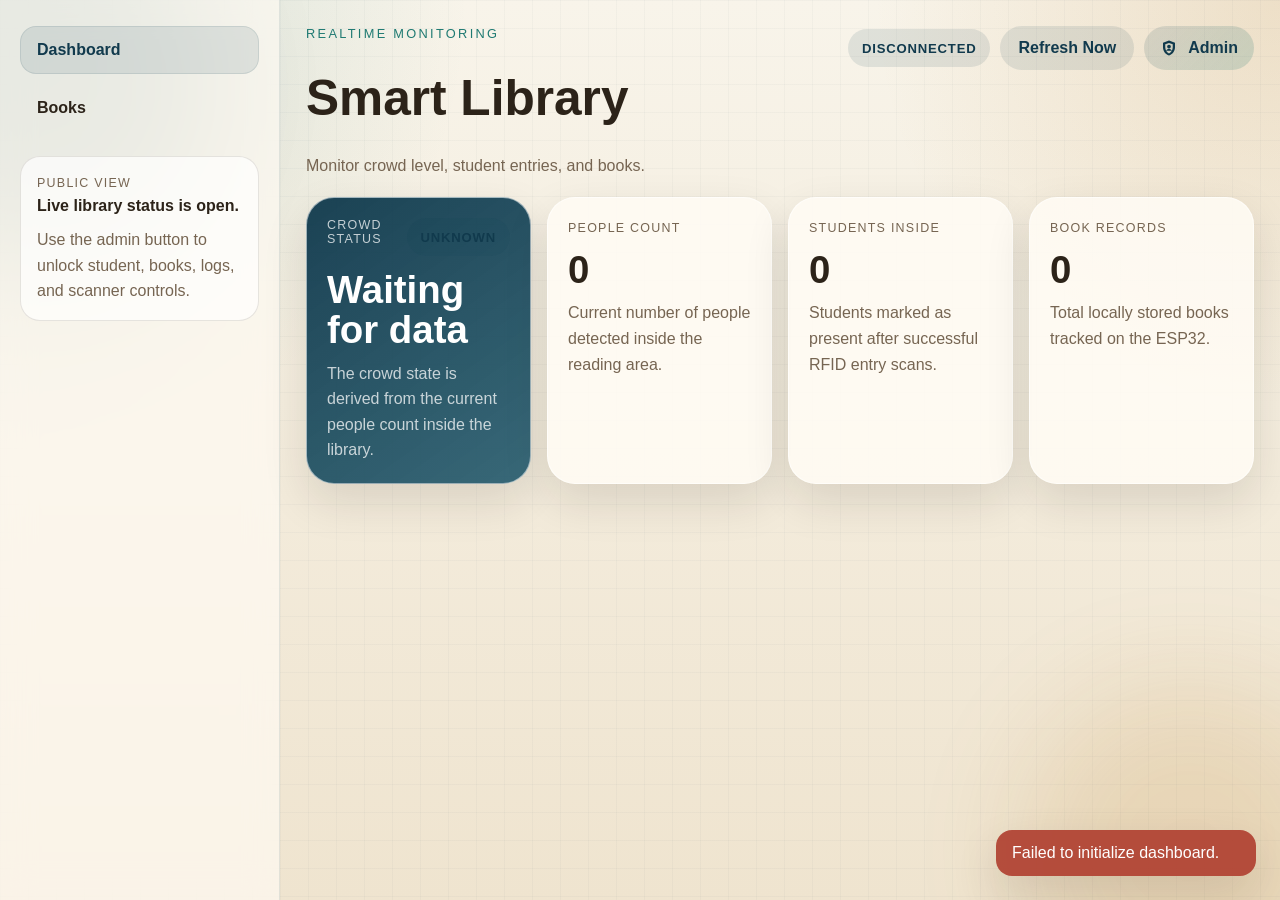
==== commit 7dd86422: "humburger icon" ====
--- a/smart_library.html
+++ b/smart_library.html
@@ -45,11 +45,20 @@
 
     <div class="content-shell">
       <header class="topbar">
-        <div>
-          <p class="eyebrow">Realtime Monitoring</p>
-          <h1>Smart Library Dashboard</h1>
-          <p class="topbar-copy">Monitor crowd level, student entries, books, and recent activity.</p>
-        </div>
+        <div style="display: flex; align-items: center; gap: 16px;">
+          
+          <button id="mobileMenuBtn" class="icon-btn mobile-only-btn" type="button" aria-label="Menu">
+            <svg viewBox="0 0 24 24" width="24" height="24" fill="currentColor"><path d="M3 4H21V6H3V4ZM3 11H21V13H3V11ZM3 18H21V20H3V18Z"></path></svg>
+          </button>
+          
+          <div>
+            <p class="eyebrow">Realtime Monitoring</p>
+            <h1>Smart Library</h1>
+            <p class="topbar-copy">Monitor crowd level, student entries, and books.</p>
+          </div>
+        </div>
+        
+        <div id="sidebarOverlay" class="sidebar-overlay hidden"></div>
 
         <div class="topbar-actions">
           <span id="connectionBadge" class="status-chip status-neutral">Disconnected</span>
--- a/smart_library.css
+++ b/smart_library.css
@@ -1,4 +1,4 @@
-:root {
+:root { /*Color*/
   --bg: #f4efe4;
   --bg-deep: #e7dcc7;
   --surface: rgba(255, 252, 245, 0.86);
@@ -1417,4 +1417,79 @@
   .book-card-cover {
     height: 160px;
   }
+}
+
+/* إخفاء الزر على الكمبيوتر كوضع افتراضي */
+.mobile-only-btn {
+  display: none !important;
+}
+
+/* طبقة التظليل خلف القائمة (مخفية افتراضياً) */
+.sidebar-overlay {
+  position: fixed;
+  inset: 0;
+  background: rgba(0, 0, 0, 0.4);
+  backdrop-filter: blur(4px);
+  z-index: 999;
+  display: none;
+  opacity: 0;
+  transition: opacity 0.3s ease;
+}
+
+.sidebar-overlay.show {
+  display: block;
+  opacity: 1;
+}
+
+/* إعدادات شاشة الموبايل فقط */
+@media (max-width: 760px) {
+
+
+  /* إظهار زر الهامبرغر وتجميله */
+  .mobile-only-btn {
+    display: inline-flex !important;
+    align-items: center;
+    justify-content: center;
+    width: 48px; 
+    height: 48px;
+    border-radius: 14px;
+    background: linear-gradient(135deg, #ffffff, rgba(255, 252, 245, 0.8));
+    border: 1px solid rgba(17, 58, 77, 0.15);
+    color: var(--navy);
+    flex-shrink: 0;
+    box-shadow: 0 4px 10px rgba(17, 58, 77, 0.08);
+    transition: all 0.3s cubic-bezier(0.4, 0, 0.2, 1);
+    
+    /* لكي يظهر فوق القائمة دائماً */
+    position: relative; 
+    z-index: 1001; 
+  }
+
+  /* إعادة اللون الأزرق الجميل عند اللمس أو وقوف الماوس */
+  .mobile-only-btn:hover,
+  .mobile-only-btn:active {
+    background: var(--navy);
+    color: #ffffff;
+    transform: scale(0.95); /* انكماش ناعم بدلاً من الارتفاع */
+    box-shadow: 0 4px 12px rgba(17, 58, 77, 0.2);
+  }
+  /* تحويل القائمة الجانبية لتصبح منزلقة */
+  .sidebar {
+    position: fixed !important;
+    top: 0;
+    left: 0;
+    bottom: 0;
+    width: 280px;
+    z-index: 1000;
+    transform: translateX(-100%); /* إخفائها خارج الشاشة يساراً */
+    transition: transform 0.3s cubic-bezier(0.4, 0, 0.2, 1);
+    box-shadow: none;
+    background: rgba(244, 239, 228, 0.95); /* لون خلفية صلب للموبايل */
+  }
+
+  /* الكلاس الذي سيضيفه الجافاسكريبت لفتح القائمة */
+  .sidebar.open {
+    transform: translateX(0);
+    box-shadow: 4px 0 24px rgba(0,0,0,0.15);
+  }
 }
